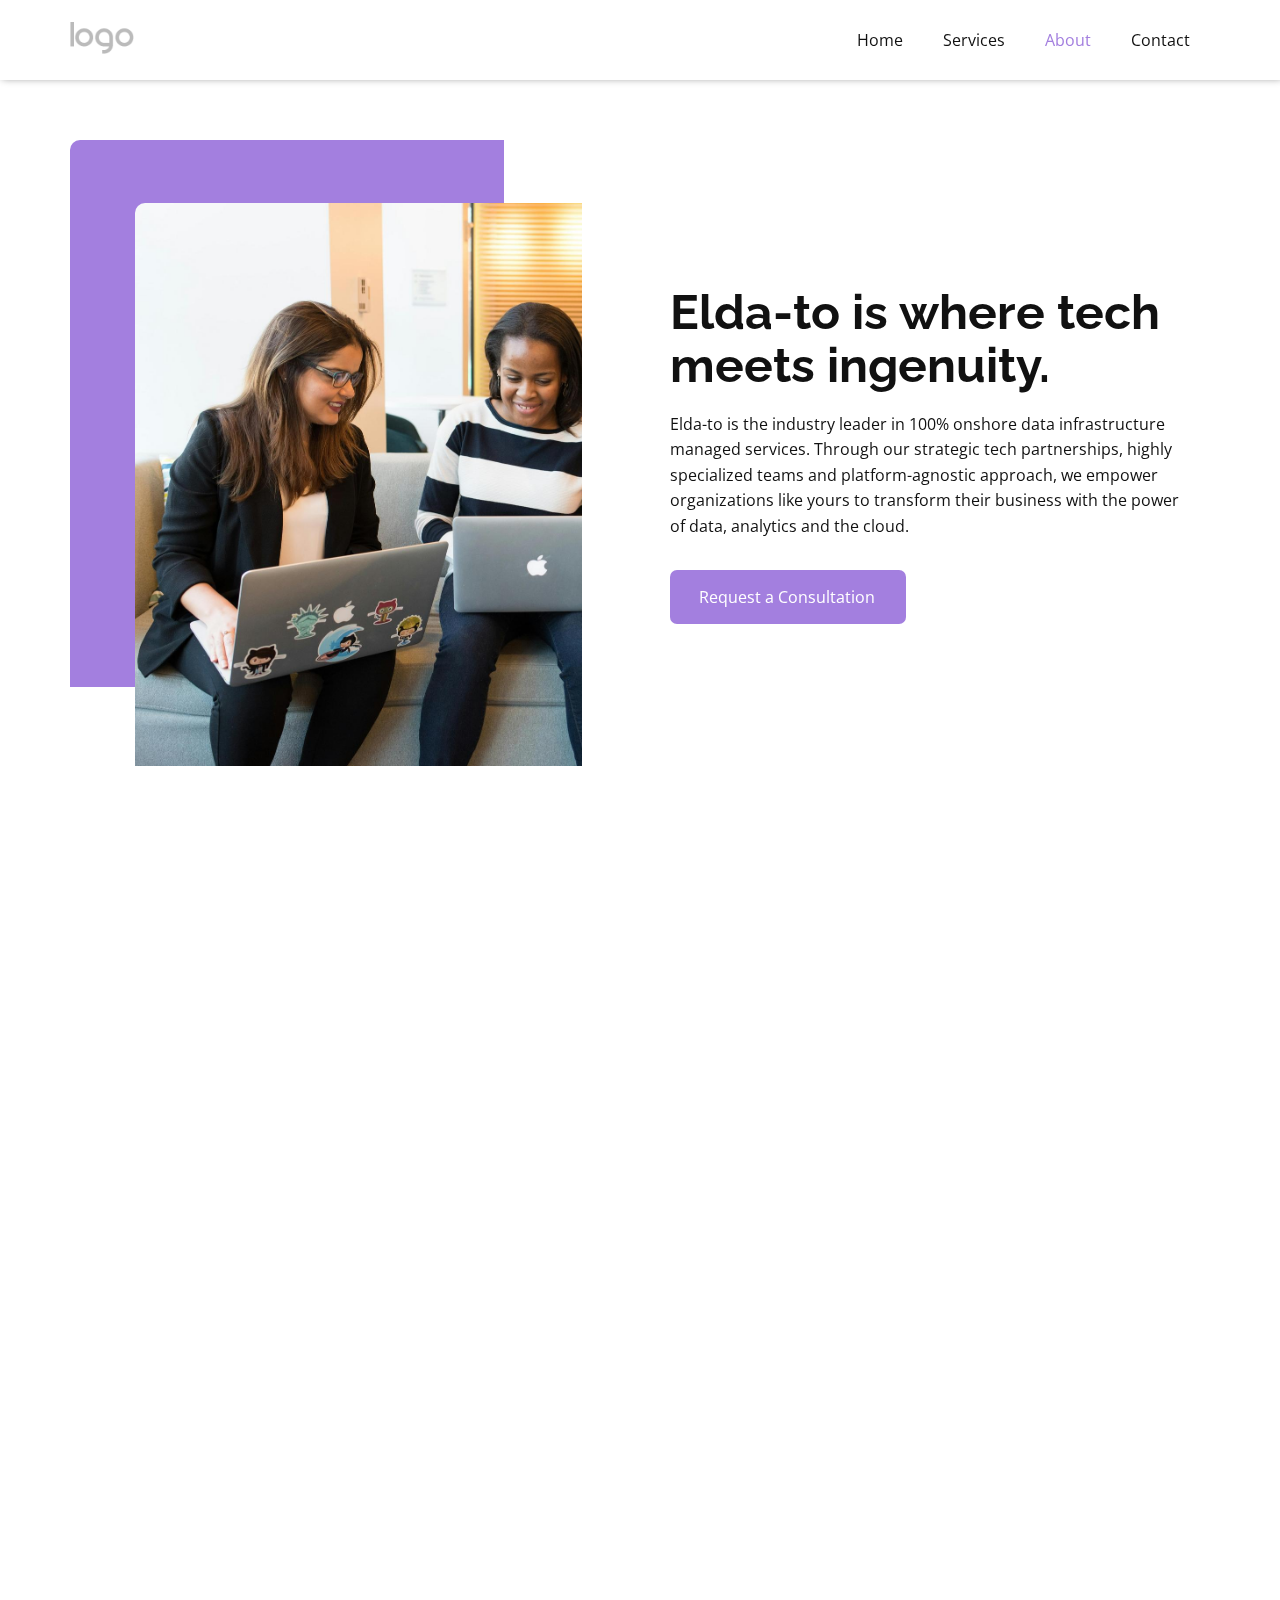
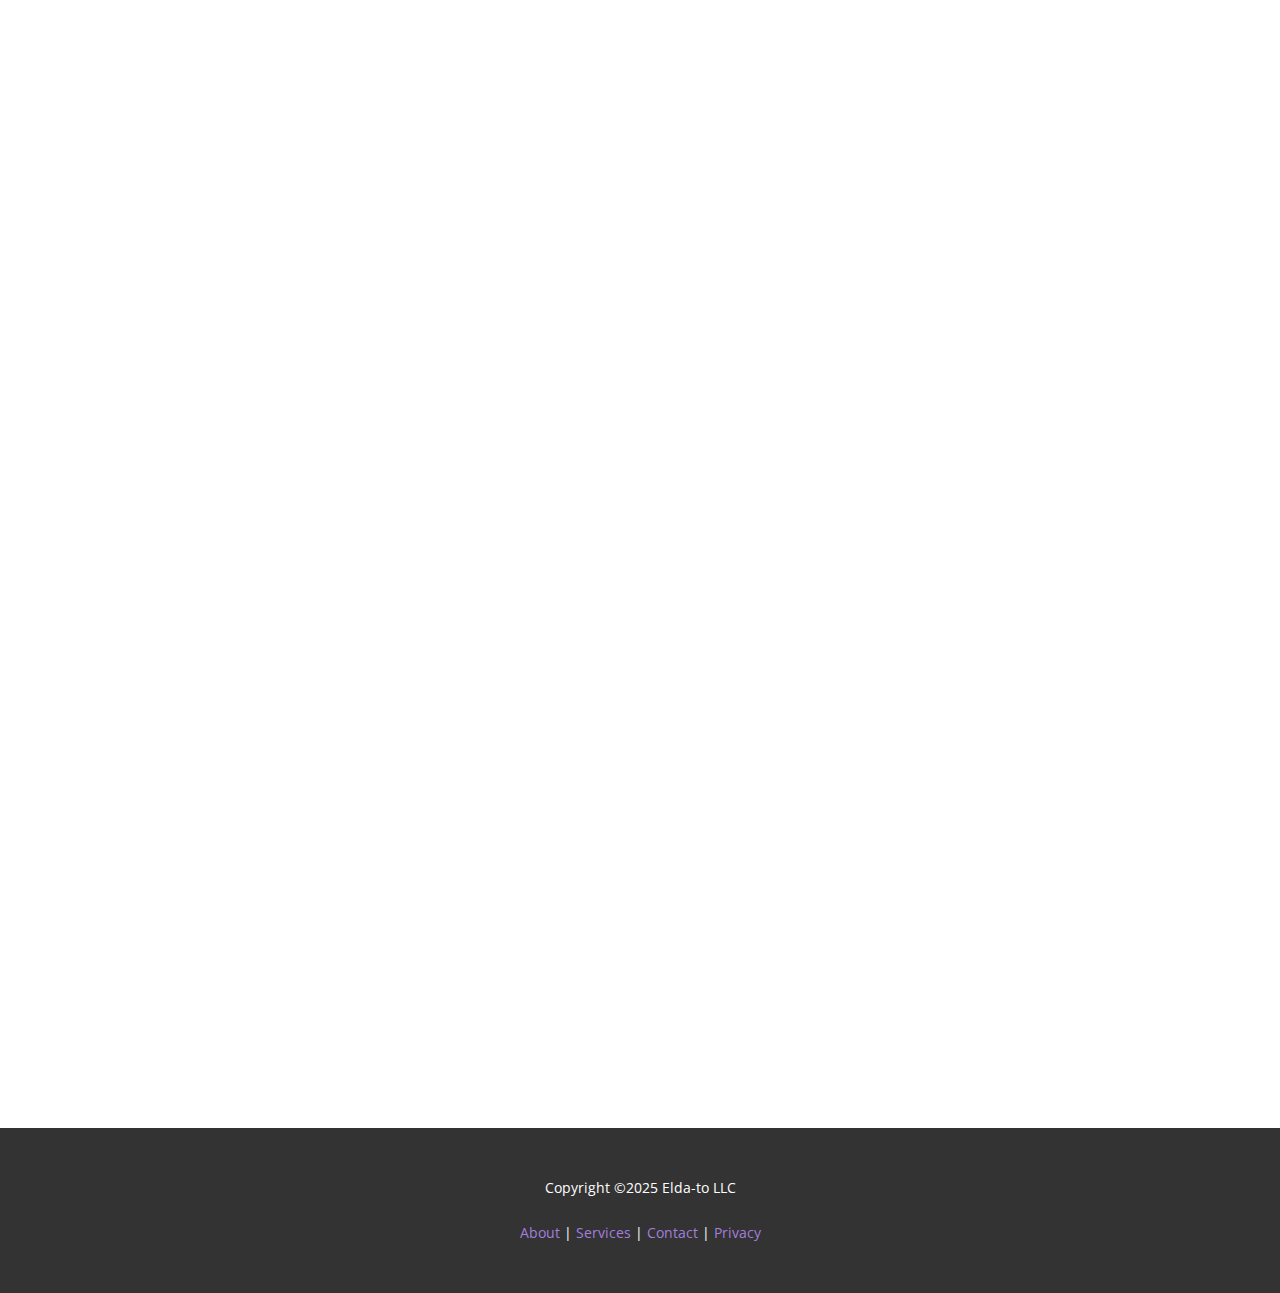
==== About.html @ 688929c7 "fix: footer and sitemap" ====
<!DOCTYPE html>
<html style="font-size: 16px;" lang="en"><head>
    <meta name="viewport" content="width=device-width, initial-scale=1.0">
    <meta charset="utf-8">
    <meta name="keywords" content="​Meet the Experts Behind Your Success, ​Top Reasons to Partner With Us, ​How can we help your business?, ​Why become our partner?, ​People are talking about us, Our Clients Say, ​&nbsp;&nbsp;Let&amp;apos;s talk">
    <meta name="description" content="">
    <title>About</title>
    <link rel="stylesheet" href="nicepage.css" media="screen">
<link rel="stylesheet" href="About.css" media="screen">
    <script class="u-script" type="text/javascript" src="jquery.js" defer=""></script>
    <script class="u-script" type="text/javascript" src="nicepage.js" defer=""></script>
    <meta name="generator" content="Nicepage 7.2.3, nicepage.com">
    
    
    
    
    
    <link id="u-theme-google-font" rel="stylesheet" href="https://fonts.googleapis.com/css?family=Raleway:100,100i,200,200i,300,300i,400,400i,500,500i,600,600i,700,700i,800,800i,900,900i|Open+Sans:300,300i,400,400i,500,500i,600,600i,700,700i,800,800i">
    <script type="application/ld+json">{
		"@context": "http://schema.org",
		"@type": "Organization",
		"name": "elda-to",
		"logo": "images/default-logo.png"
}</script>
    <meta name="theme-color" content="#a37fdf">
    <meta property="og:title" content="About">
    <meta property="og:description" content="">
    <meta property="og:type" content="website">
  <meta data-intl-tel-input-cdn-path="intlTelInput/"></head>
  <body data-path-to-root="./" data-include-products="false" class="u-body u-xl-mode" data-lang="en"><header class="u-box-shadow u-clearfix u-header u-sticky u-sticky-c739 u-white u-header" id="sec-5bce"><div class="u-clearfix u-sheet u-valign-middle u-sheet-1">
        <a href="#" class="u-image u-logo u-image-1">
          <img src="images/default-logo.png" class="u-logo-image u-logo-image-1">
        </a>
        <nav class="u-menu u-menu-dropdown u-offcanvas u-menu-1">
          <div class="menu-collapse" style="font-size: 1rem; letter-spacing: 0px;">
            <a class="u-button-style u-custom-left-right-menu-spacing u-custom-padding-bottom u-custom-top-bottom-menu-spacing u-hamburger-link u-nav-link u-text-active-palette-1-base u-text-hover-palette-2-base" href="#">
              <svg class="u-svg-link" viewBox="0 0 24 24"><use xlink:href="#menu-hamburger"></use></svg>
              <svg class="u-svg-content" version="1.1" id="menu-hamburger" viewBox="0 0 16 16" x="0px" y="0px" xmlns:xlink="http://www.w3.org/1999/xlink" xmlns="http://www.w3.org/2000/svg"><g><rect y="1" width="16" height="2"></rect><rect y="7" width="16" height="2"></rect><rect y="13" width="16" height="2"></rect>
</g></svg>
            </a>
          </div>
          <div class="u-custom-menu u-nav-container">
            <ul class="u-nav u-unstyled u-nav-1"><li class="u-nav-item"><a class="u-button-style u-nav-link u-text-active-palette-1-base u-text-hover-palette-2-base" href="./" style="padding: 10px 20px;">Home</a>
</li><li class="u-nav-item"><a class="u-button-style u-nav-link u-text-active-palette-1-base u-text-hover-palette-2-base" href="#" style="padding: 10px 20px;">Services</a><div class="u-nav-popup"><ul class="u-h-spacing-20 u-nav u-unstyled u-v-spacing-10"><li class="u-nav-item"><a class="u-button-style u-nav-link u-white" href="Application.html">Application</a>
</li><li class="u-nav-item"><a class="u-button-style u-nav-link u-white" href="Cloud.html">Cloud</a>
</li><li class="u-nav-item"><a class="u-button-style u-nav-link u-white" href="Cybersecurity.html">Cybersecuity</a>
</li><li class="u-nav-item"><a class="u-button-style u-nav-link u-white" href="Database.html">Database</a>
</li><li class="u-nav-item"><a class="u-button-style u-nav-link u-white" href="Data-Analytics.html">Data Analytics</a>
</li></ul>
</div>
</li><li class="u-nav-item"><a class="u-button-style u-nav-link u-text-active-palette-1-base u-text-hover-palette-2-base" href="About.html" style="padding: 10px 20px;">About</a>
</li><li class="u-nav-item"><a class="u-button-style u-nav-link u-text-active-palette-1-base u-text-hover-palette-2-base" href="Contact.html" style="padding: 10px 20px;">Contact</a>
</li></ul>
          </div>
          <div class="u-custom-menu u-nav-container-collapse">
            <div class="u-black u-container-style u-inner-container-layout u-opacity u-opacity-95 u-sidenav">
              <div class="u-inner-container-layout u-sidenav-overflow">
                <div class="u-menu-close"></div>
                <ul class="u-align-center u-nav u-popupmenu-items u-unstyled u-nav-3"><li class="u-nav-item"><a class="u-button-style u-nav-link" href="./">Home</a>
</li><li class="u-nav-item"><a class="u-button-style u-nav-link" href="#">Services</a><div class="u-nav-popup"><ul class="u-h-spacing-20 u-nav u-unstyled u-v-spacing-10"><li class="u-nav-item"><a class="u-button-style u-nav-link" href="Application.html">Application</a>
</li><li class="u-nav-item"><a class="u-button-style u-nav-link" href="Cloud.html">Cloud</a>
</li><li class="u-nav-item"><a class="u-button-style u-nav-link" href="Cybersecurity.html">Cybersecuity</a>
</li><li class="u-nav-item"><a class="u-button-style u-nav-link" href="Database.html">Database</a>
</li><li class="u-nav-item"><a class="u-button-style u-nav-link" href="Data-Analytics.html">Data Analytics</a>
</li></ul>
</div>
</li><li class="u-nav-item"><a class="u-button-style u-nav-link" href="About.html">About</a>
</li><li class="u-nav-item"><a class="u-button-style u-nav-link" href="Contact.html">Contact</a>
</li></ul>
              </div>
            </div>
            <div class="u-black u-menu-overlay u-opacity u-opacity-70"></div>
          </div>
        </nav>
      </div><style class="u-sticky-style" data-style-id="c739">.u-sticky-fixed.u-sticky-c739, .u-body.u-sticky-fixed .u-sticky-c739 {
box-shadow: 5px 5px 20px 0 rgba(0,0,0,0.4) !important
}</style></header>
    <section class="u-clearfix u-container-align-center u-section-1" id="sec-f0ff">
      <div class="u-clearfix u-sheet u-valign-middle u-sheet-1">
        <div class="data-layout-selected u-clearfix u-expanded-width u-layout-wrap u-layout-wrap-1">
          <div class="u-gutter-0 u-layout">
            <div class="u-layout-row">
              <div class="u-container-align-left-xl u-container-style u-layout-cell u-size-30-lg u-size-30-xl u-size-60-md u-size-60-sm u-size-60-xs u-layout-cell-1" data-animation-name="fadeIn" data-animation-duration="1000" data-animation-delay="0">
                <div class="u-container-layout u-valign-top-xl u-container-layout-1">
                  <div class="custom-expanded u-palette-1-base u-radius u-shape u-shape-round u-shape-1" data-animation-name="customAnimationIn" data-animation-duration="1500" data-animation-delay="500"></div>
                  <img class="u-image u-image-round u-radius u-image-1" src="images/pexels-divinetechygirl-1181233.jpg" alt="" data-image-width="6016" data-image-height="4016" data-animation-name="flipIn" data-animation-duration="1200" data-animation-delay="0" data-animation-direction="X">
                </div>
              </div>
              <div class="u-container-align-left u-container-style u-layout-cell u-size-30-lg u-size-30-xl u-size-60-md u-size-60-sm u-size-60-xs u-layout-cell-2" data-animation-name="customAnimationIn" data-animation-duration="1500" data-animation-delay="500">
                <div class="u-container-layout u-valign-middle u-container-layout-2">
                  <h2 class="u-align-left u-text u-text-default u-text-1">Elda-to is where tech meets ingenuity.</h2>
                  <p class="u-align-left u-text u-text-default u-text-2"> Elda-to is the industry leader in 100% onshore data infrastructure managed services. Through our strategic tech partnerships, highly specialized teams and platform-agnostic approach, we empower organizations like yours to transform their business with the power of data, analytics and the cloud.</p>
                  <a href="https://calendar.google.com/calendar/u/0/appointments/schedules/AcZssZ2BMW_ebBrDPEnl5n3oiZziXvGFj0LRBzxEQZTsjCmE_M-OWgymxc6LqCIRmCe96LgKfmeK87OT" class="u-align-left u-btn u-button-style u-radius u-btn-1" target="_blank"> Request a Consultation</a>
                </div>
              </div>
            </div>
          </div>
        </div>
      </div>
    </section>
    <section class="u-clearfix u-container-align-center u-section-2" id="carousel_9063">
      <div class="u-clearfix u-sheet u-sheet-1">
        <h2 class="u-align-center u-text u-text-default u-text-1" data-animation-name="customAnimationIn" data-animation-duration="1500" data-animation-delay="500"> Top Reasons to Work With Us</h2>
        <div class="u-align-left u-expanded-width u-layout-grid u-list u-list-1">
          <div class="u-repeater u-repeater-1">
            <div class="u-align-center u-container-align-center u-container-style u-list-item u-repeater-item u-shape-rectangle u-white u-list-item-1" data-animation-name="customAnimationIn" data-animation-duration="1500" data-animation-delay="500">
              <div class="u-container-layout u-similar-container u-container-layout-1">
                <h4 class="u-align-center u-text u-text-2"> Unrivaled Expertise</h4>
                <p class="u-align-center u-text u-text-3"> Elda-to employs experts with proven leadership, knowledge and industry experience.</p>
              </div>
            </div>
            <div class="u-align-center u-container-align-center u-container-style u-list-item u-repeater-item u-shape-rectangle u-video-cover u-white u-list-item-2" data-animation-name="customAnimationIn" data-animation-duration="1500" data-animation-delay="500">
              <div class="u-container-layout u-similar-container u-container-layout-2">
                <h4 class="u-align-center u-text u-text-4"> Extension of Team</h4>
                <p class="u-align-center u-text u-text-5"> We provide customers with dedicated experts who become true members of your team.</p>
              </div>
            </div>
            <div class="u-align-center u-container-align-center u-container-style u-list-item u-repeater-item u-shape-rectangle u-video-cover u-white u-list-item-3" data-animation-name="customAnimationIn" data-animation-duration="1500" data-animation-delay="500">
              <div class="u-container-layout u-similar-container u-container-layout-3">
                <h4 class="u-align-center u-text u-text-6"> Do More With Less</h4>
                <p class="u-align-center u-text u-text-7"> We work to optimize your systems, reduce costs, and drive business success - within budget.</p>
              </div>
            </div>
            <div class="u-align-center u-container-align-center u-container-style u-list-item u-repeater-item u-shape-rectangle u-video-cover u-white u-list-item-4" data-animation-name="customAnimationIn" data-animation-duration="1500" data-animation-delay="500">
              <div class="u-container-layout u-similar-container u-container-layout-4">
                <h4 class="u-align-center u-text u-text-8"> Onshore Support<br>
                </h4>
                <p class="u-align-center u-text u-text-9"> Our 100% onshore 24x7 support gives you the peace of mind to focus on growing your business.</p>
              </div>
            </div>
          </div>
        </div>
      </div>
      
      
      
    </section>
    <section class="u-clearfix u-container-align-center u-white u-section-3" id="carousel_8337">
      <div class="u-clearfix u-sheet u-valign-middle u-sheet-1">
        <div class="data-layout-selected u-clearfix u-expanded-width u-gutter-42 u-layout-wrap u-layout-wrap-1">
          <div class="u-layout">
            <div class="u-layout-row">
              <div class="u-size-30 u-size-60-md">
                <div class="u-layout-col">
                  <div class="u-align-left u-container-align-left u-container-style u-layout-cell u-size-40 u-layout-cell-1" data-animation-name="customAnimationIn" data-animation-duration="1500" data-animation-delay="500">
                    <div class="u-container-layout u-container-layout-1">
                      <h2 class="u-align-left u-text u-text-1" data-animation-name="fadeIn" data-animation-duration="1000" data-animation-direction="Down">Our Vision</h2>
                      <p class="u-align-left u-text u-text-2"> We founded Elda-to with the firm belief that technology plays a critical role in sustainably growing and scaling an organization. We know that skilled IT professionals are in short supply, and our goal is to fill this gap in the ecosystem by ensuring access to skilled professionals on a fractional and affordable basis.</p>
                    </div>
                  </div>
                  <div class="u-container-style u-layout-cell u-shape-rectangle u-size-20 u-layout-cell-2">
                    <div class="u-container-layout u-container-layout-2">
                      <div class="u-palette-1-base u-radius u-shape u-shape-round u-shape-1" data-animation-name="customAnimationIn" data-animation-duration="1500" data-animation-delay="500" data-animation-direction="Right"></div>
                      <img src="images/io.jpg" alt="" class="u-image u-image-round u-radius u-image-1" data-image-width="902" data-image-height="902" data-animation-name="customAnimationIn" data-animation-duration="1500" data-animation-direction="Up" data-animation-delay="500">
                    </div>
                  </div>
                </div>
              </div>
              <div class="u-size-30 u-size-60-md">
                <div class="u-layout-col">
                  <div class="u-container-style u-layout-cell u-size-20 u-layout-cell-3">
                    <div class="u-container-layout u-container-layout-3">
                      <div class="custom-expanded u-palette-1-base u-radius u-shape u-shape-round u-shape-2" data-animation-name="customAnimationIn" data-animation-duration="1500" data-animation-delay="250" data-animation-direction="Up"></div>
                      <img class="custom-expanded u-image u-image-round u-radius u-image-2" src="images/pexels-olly-3846638.jpg" data-image-width="7680" data-image-height="5120" data-animation-name="customAnimationIn" data-animation-duration="1500" data-animation-direction="Down" data-animation-delay="250">
                    </div>
                  </div>
                  <div class="u-align-left u-container-align-left u-container-style u-layout-cell u-size-40 u-layout-cell-4" data-animation-name="customAnimationIn" data-animation-duration="1500" data-animation-delay="500">
                    <div class="u-container-layout u-valign-middle u-container-layout-4">
                      <h2 class="u-align-left u-text u-text-3" data-animation-name="fadeIn" data-animation-duration="1000" data-animation-direction="Down">Our Mission</h2>
                      <p class="u-align-left u-text u-text-4"> Ut enim ad minim veniam, quis nostrud exercitation ullamco laboris nisi ut aliquip ex ea commodo consequat. Duis aute irure dolor in reprehenderit in voluptate velit esse cillum dolore eu fugiat nulla pariatur. Images from <a href="https://www.freepik.com/" class="u-active-none u-border-1 u-border-active-palette-1-base u-border-hover-palette-1-base u-border-no-left u-border-no-right u-border-no-top u-border-palette-1-base u-btn u-button-link u-button-style u-hover-none u-none u-text-body-color u-btn-1" target="_blank" data-animation-name="" data-animation-duration="0" data-animation-delay="0" data-animation-direction="">Freepik</a>
                      </p>
                      <a href="./#sec-e104" data-page-id="727101543" class="u-align-left u-btn u-button-style u-radius u-btn-2">Our Services </a>
                    </div>
                  </div>
                </div>
              </div>
            </div>
          </div>
        </div>
      </div>
    </section>
    
    
    
    <footer class="u-align-center u-clearfix u-container-align-center u-footer u-grey-80 u-footer" id="sec-553b"><div class="u-clearfix u-sheet u-sheet-1">
        <p class="u-small-text u-text u-text-variant u-text-1">Copyright ​©2025 <a href="./" data-page-id="727101543" class="u-active-none u-border-none u-btn u-button-link u-button-style u-hover-none u-none u-text-white u-btn-1">Elda-to LLC</a>
          <br>
          <br>
          <a href="About.html" data-page-id="8295660" class="u-active-none u-border-none u-btn u-button-link u-button-style u-hover-none u-none u-text-palette-1-base u-btn-2">About </a>| <a href="./#sec-e104" data-page-id="727101543" class="u-active-none u-border-none u-btn u-button-link u-button-style u-hover-none u-none u-text-palette-1-base u-btn-3">Services</a> | <a href="Contact.html" data-page-id="219253761" class="u-active-none u-border-none u-btn u-button-link u-button-style u-hover-none u-none u-text-palette-1-base u-btn-4">Contact</a> |&nbsp;<a href="Privacy-Policy.html" data-page-id="17024920" class="u-active-none u-border-none u-btn u-button-link u-button-style u-hover-none u-none u-text-palette-1-base u-btn-5">Privacy</a>
        </p>
      </div></footer>
  
</body></html>
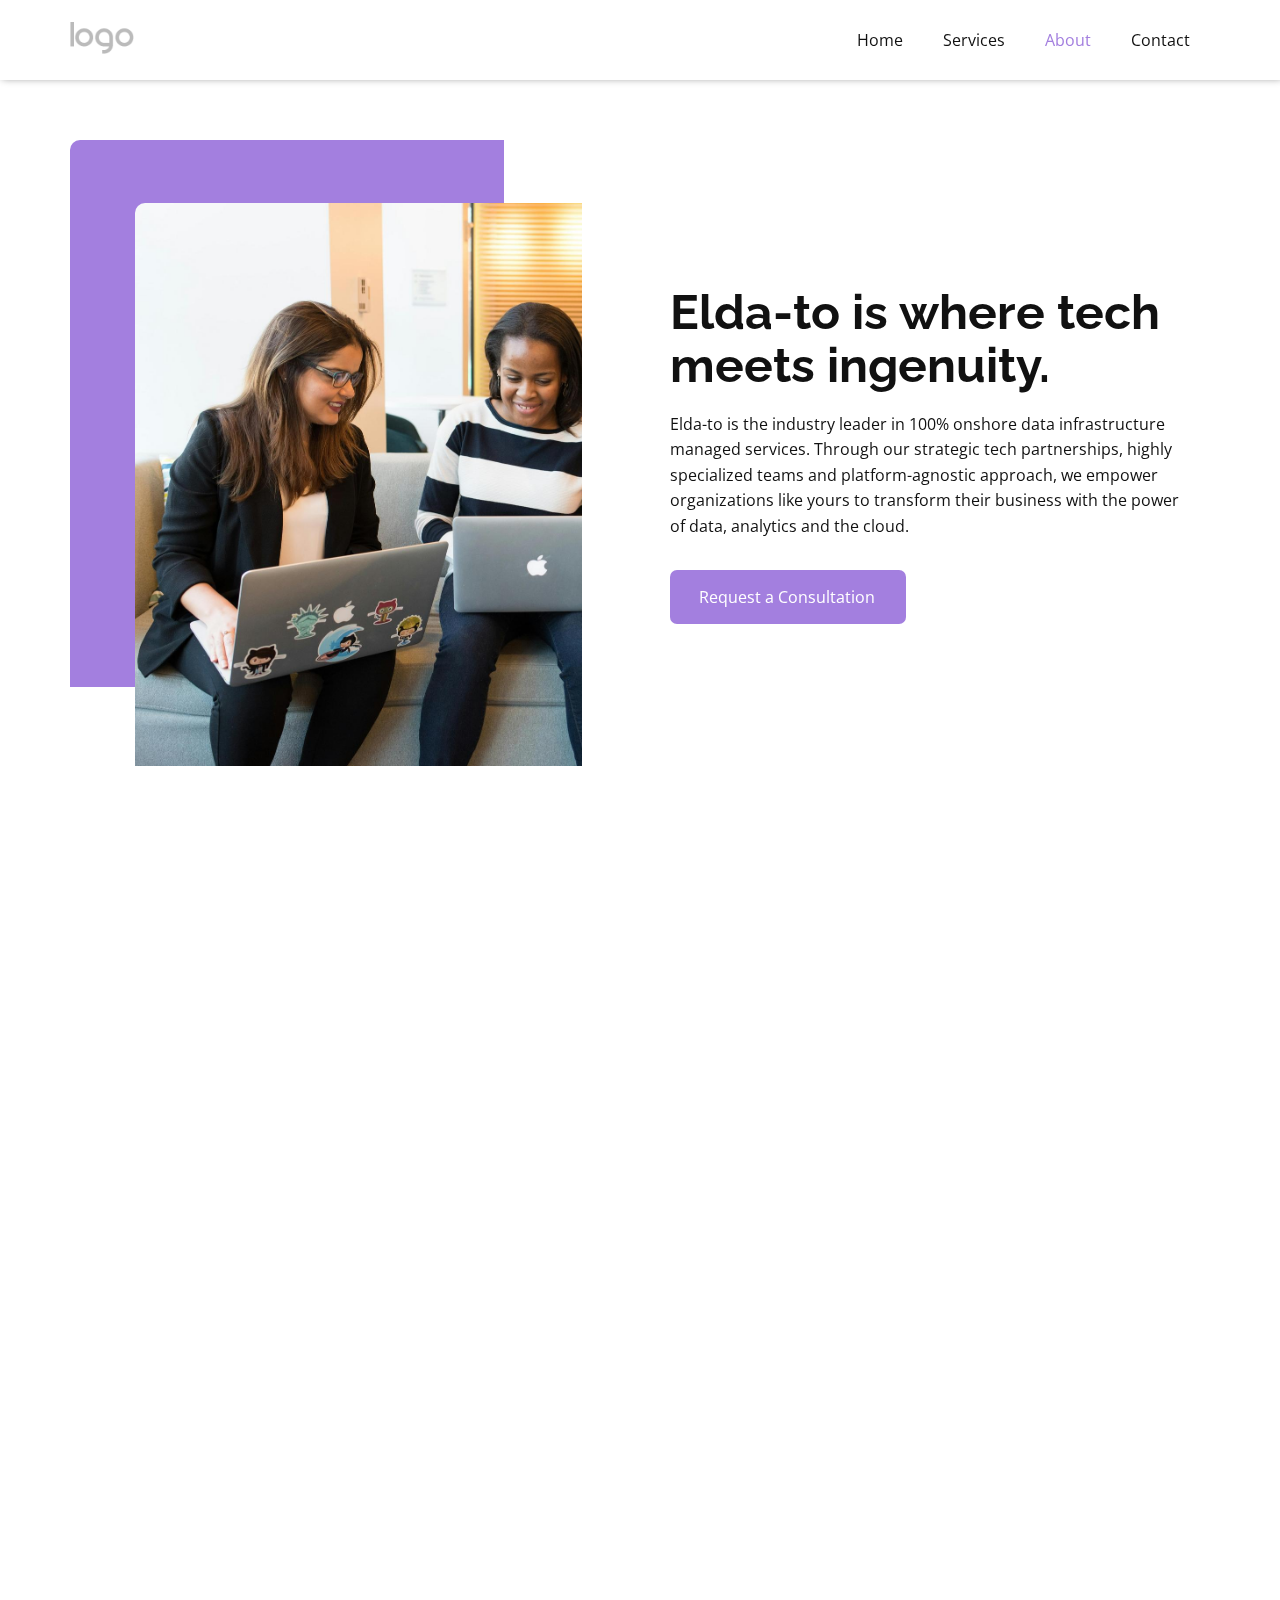
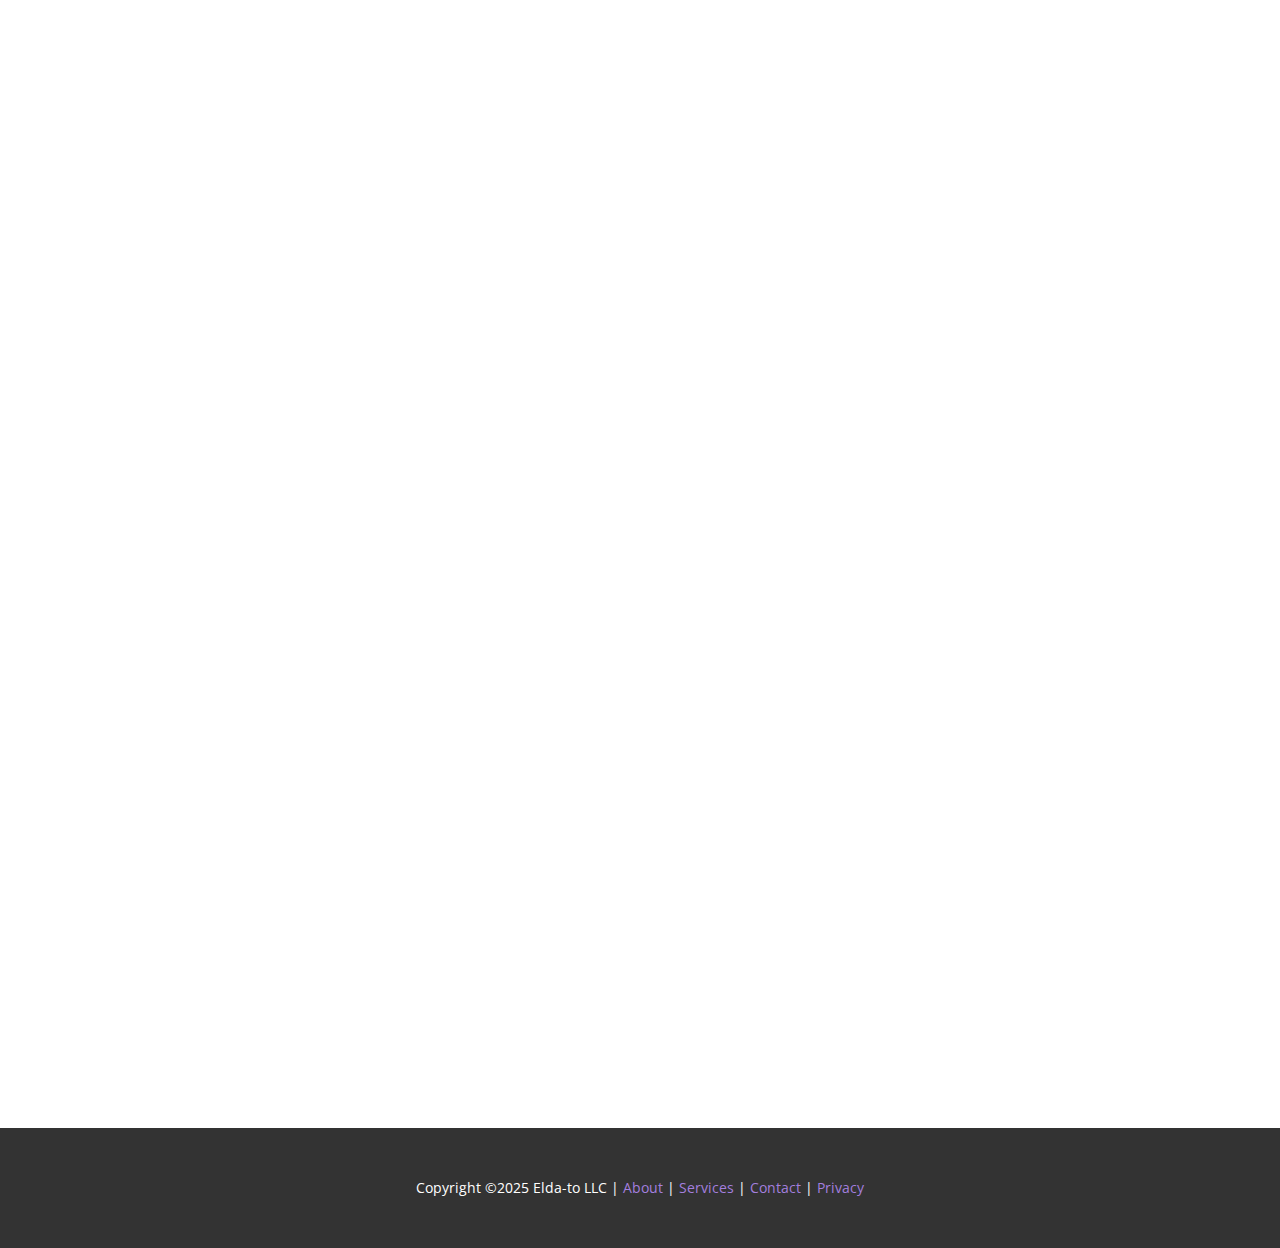
==== commit 9736e0f0: "fix: footer and sitemap" ====
--- a/About.html
+++ b/About.html
@@ -182,11 +182,8 @@
     
     
     
-    <footer class="u-align-center u-clearfix u-container-align-center u-footer u-grey-80 u-footer" id="sec-553b"><div class="u-clearfix u-sheet u-sheet-1">
-        <p class="u-small-text u-text u-text-variant u-text-1">Copyright ​©2025 <a href="./" data-page-id="727101543" class="u-active-none u-border-none u-btn u-button-link u-button-style u-hover-none u-none u-text-white u-btn-1">Elda-to LLC</a>
-          <br>
-          <br>
-          <a href="About.html" data-page-id="8295660" class="u-active-none u-border-none u-btn u-button-link u-button-style u-hover-none u-none u-text-palette-1-base u-btn-2">About </a>| <a href="./#sec-e104" data-page-id="727101543" class="u-active-none u-border-none u-btn u-button-link u-button-style u-hover-none u-none u-text-palette-1-base u-btn-3">Services</a> | <a href="Contact.html" data-page-id="219253761" class="u-active-none u-border-none u-btn u-button-link u-button-style u-hover-none u-none u-text-palette-1-base u-btn-4">Contact</a> |&nbsp;<a href="Privacy-Policy.html" data-page-id="17024920" class="u-active-none u-border-none u-btn u-button-link u-button-style u-hover-none u-none u-text-palette-1-base u-btn-5">Privacy</a>
+    <footer class="u-align-center u-clearfix u-footer u-grey-80 u-footer" id="sec-553b"><div class="u-clearfix u-sheet u-sheet-1">
+        <p class="u-align-center u-small-text u-text u-text-variant u-text-1">Copyright ​©2025 <a href="./" data-page-id="727101543" class="u-active-none u-border-none u-btn u-button-link u-button-style u-hover-none u-none u-text-white u-btn-1">Elda-to LLC</a>&nbsp;|&nbsp;<a href="About.html" data-page-id="8295660" class="u-active-none u-border-none u-btn u-button-link u-button-style u-hover-none u-none u-text-palette-1-base u-btn-2">About </a>| <a href="./#sec-e104" data-page-id="727101543" class="u-active-none u-border-none u-btn u-button-link u-button-style u-hover-none u-none u-text-palette-1-base u-btn-3">Services</a> | <a href="Contact.html" data-page-id="219253761" class="u-active-none u-border-none u-btn u-button-link u-button-style u-hover-none u-none u-text-palette-1-base u-btn-4">Contact</a> |&nbsp;<a href="Privacy-Policy.html" data-page-id="17024920" class="u-active-none u-border-none u-btn u-button-link u-button-style u-hover-none u-none u-text-palette-1-base u-btn-5">Privacy</a>
         </p>
       </div></footer>
   
--- a/nicepage.css
+++ b/nicepage.css
@@ -44122,7 +44122,7 @@
 }
 
 .u-footer .u-text-1 {
-  width: 417px;
+  width: 503px;
   margin: 49px auto;
 }
 
@@ -44155,6 +44155,10 @@
   .u-footer .u-sheet-1 {
     min-height: 99px;
   }
+
+  .u-footer .u-text-1 {
+    width: 503px;
+  }
 }
 @media (max-width: 991px) {
   .u-footer .u-sheet-1 {
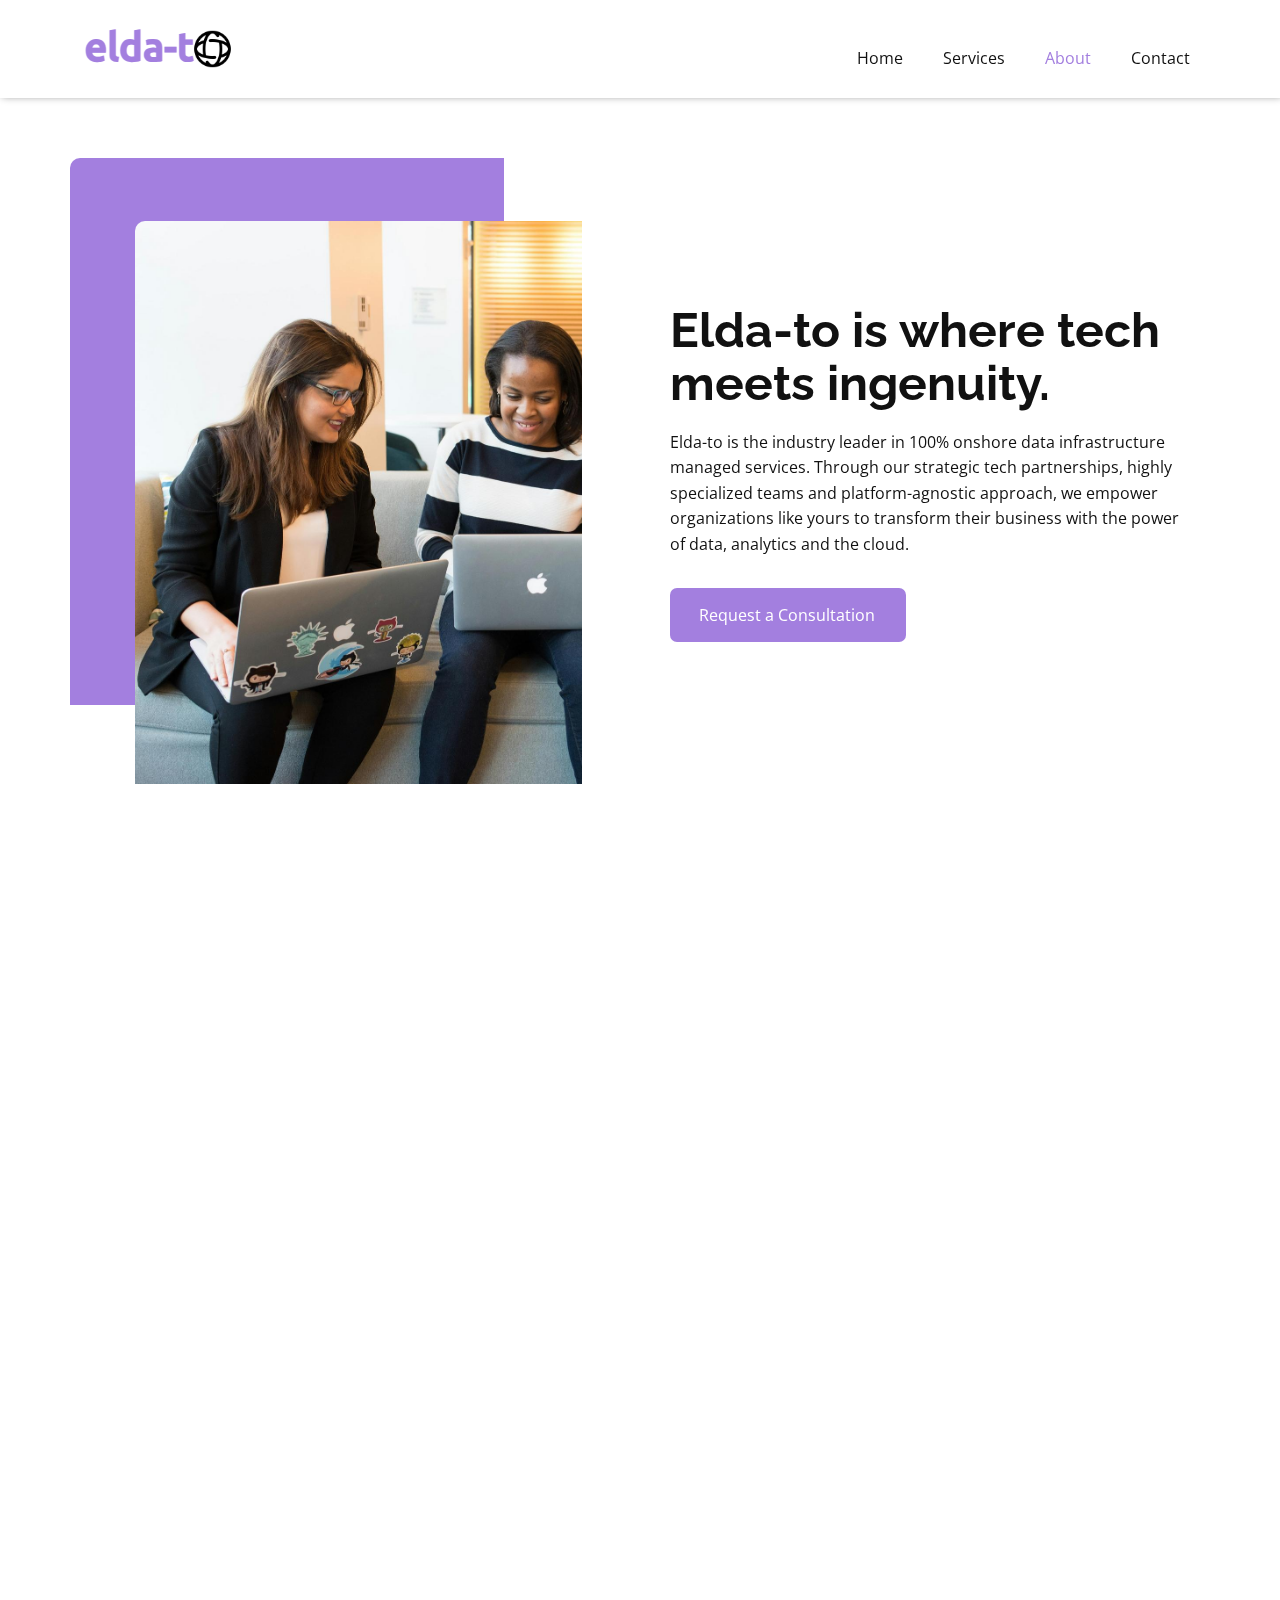
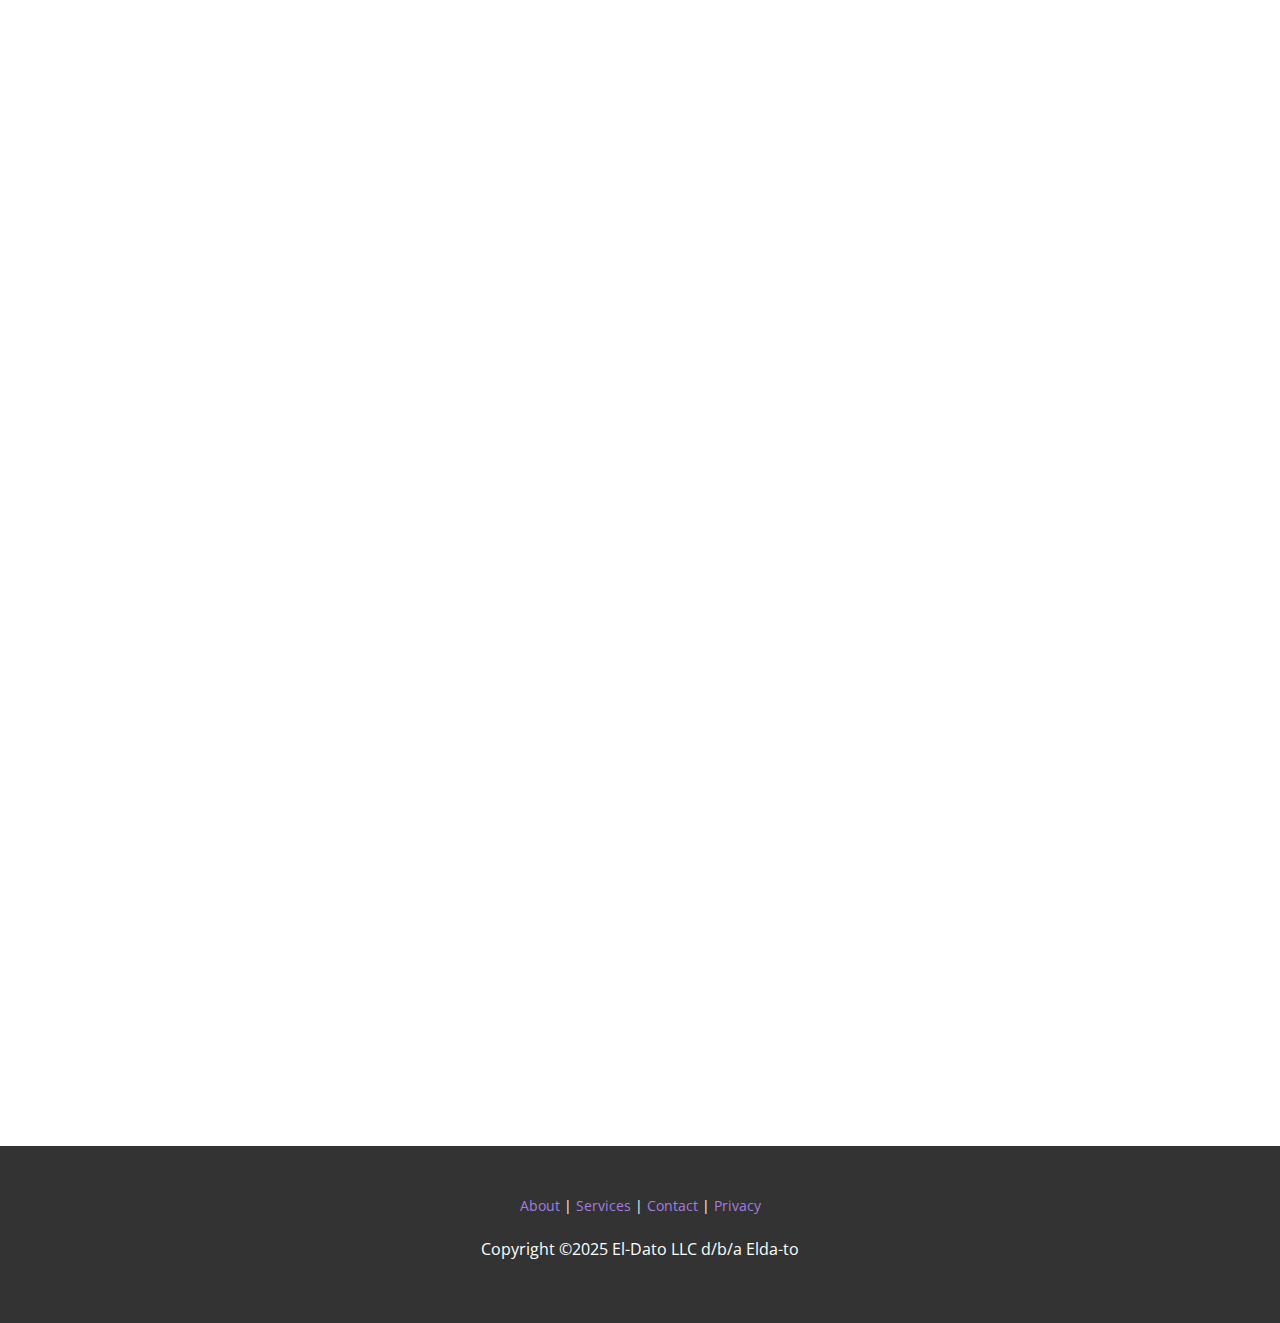
==== commit fc3090ba: "alpha-2025.01.27" ====
--- a/About.html
+++ b/About.html
@@ -1,9 +1,9 @@
 <!DOCTYPE html>
-<html style="font-size: 16px;" lang="en"><head>
+<html style="font-size: 16px;" lang="en-US"><head>
     <meta name="viewport" content="width=device-width, initial-scale=1.0">
     <meta charset="utf-8">
     <meta name="keywords" content="​Meet the Experts Behind Your Success, ​Top Reasons to Partner With Us, ​How can we help your business?, ​Why become our partner?, ​People are talking about us, Our Clients Say, ​&nbsp;&nbsp;Let&amp;apos;s talk">
-    <meta name="description" content="">
+    <meta name="description" content="​Elda-to is the industry leader in 100% onshore data infrastructure managed services. Through our strategic technology partnerships, highly specialized teams and platform-agnostic approach, we empower companies to transform their business with the power of data, analytics and the cloud.">
     <title>About</title>
     <link rel="stylesheet" href="nicepage.css" media="screen">
 <link rel="stylesheet" href="About.css" media="screen">
@@ -20,16 +20,16 @@
 		"@context": "http://schema.org",
 		"@type": "Organization",
 		"name": "elda-to",
-		"logo": "images/default-logo.png"
+		"logo": "images/logo.png"
 }</script>
     <meta name="theme-color" content="#a37fdf">
     <meta property="og:title" content="About">
-    <meta property="og:description" content="">
+    <meta property="og:description" content="​Elda-to is the industry leader in 100% onshore data infrastructure managed services. Through our strategic technology partnerships, highly specialized teams and platform-agnostic approach, we empower companies to transform their business with the power of data, analytics and the cloud.">
     <meta property="og:type" content="website">
   <meta data-intl-tel-input-cdn-path="intlTelInput/"></head>
   <body data-path-to-root="./" data-include-products="false" class="u-body u-xl-mode" data-lang="en"><header class="u-box-shadow u-clearfix u-header u-sticky u-sticky-c739 u-white u-header" id="sec-5bce"><div class="u-clearfix u-sheet u-valign-middle u-sheet-1">
-        <a href="#" class="u-image u-logo u-image-1">
-          <img src="images/default-logo.png" class="u-logo-image u-logo-image-1">
+        <a href="#" class="u-image u-logo u-image-1" data-image-width="165" data-image-height="50">
+          <img src="images/logo.png" class="u-logo-image u-logo-image-1">
         </a>
         <nav class="u-menu u-menu-dropdown u-offcanvas u-menu-1">
           <div class="menu-collapse" style="font-size: 1rem; letter-spacing: 0px;">
@@ -145,7 +145,7 @@
                   <div class="u-align-left u-container-align-left u-container-style u-layout-cell u-size-40 u-layout-cell-1" data-animation-name="customAnimationIn" data-animation-duration="1500" data-animation-delay="500">
                     <div class="u-container-layout u-container-layout-1">
                       <h2 class="u-align-left u-text u-text-1" data-animation-name="fadeIn" data-animation-duration="1000" data-animation-direction="Down">Our Vision</h2>
-                      <p class="u-align-left u-text u-text-2"> We founded Elda-to with the firm belief that technology plays a critical role in sustainably growing and scaling an organization. We know that skilled IT professionals are in short supply, and our goal is to fill this gap in the ecosystem by ensuring access to skilled professionals on a fractional and affordable basis.</p>
+                      <p class="u-align-left u-text u-text-2"> To be the catalyst for business growth through ethical and sustainable technology solutions.</p>
                     </div>
                   </div>
                   <div class="u-container-style u-layout-cell u-shape-rectangle u-size-20 u-layout-cell-2">
@@ -167,9 +167,8 @@
                   <div class="u-align-left u-container-align-left u-container-style u-layout-cell u-size-40 u-layout-cell-4" data-animation-name="customAnimationIn" data-animation-duration="1500" data-animation-delay="500">
                     <div class="u-container-layout u-valign-middle u-container-layout-4">
                       <h2 class="u-align-left u-text u-text-3" data-animation-name="fadeIn" data-animation-duration="1000" data-animation-direction="Down">Our Mission</h2>
-                      <p class="u-align-left u-text u-text-4"> Ut enim ad minim veniam, quis nostrud exercitation ullamco laboris nisi ut aliquip ex ea commodo consequat. Duis aute irure dolor in reprehenderit in voluptate velit esse cillum dolore eu fugiat nulla pariatur. Images from <a href="https://www.freepik.com/" class="u-active-none u-border-1 u-border-active-palette-1-base u-border-hover-palette-1-base u-border-no-left u-border-no-right u-border-no-top u-border-palette-1-base u-btn u-button-link u-button-style u-hover-none u-none u-text-body-color u-btn-1" target="_blank" data-animation-name="" data-animation-duration="0" data-animation-delay="0" data-animation-direction="">Freepik</a>
-                      </p>
-                      <a href="./#sec-e104" data-page-id="727101543" class="u-align-left u-btn u-button-style u-radius u-btn-2">Our Services </a>
+                      <p class="u-align-left u-text u-text-4"> We founded El-Dato with the firm belief that Managed IT Services plays a critical role in sustainably growing and scaling an organization. We know that capable tech professionals are in short supply, and our goal is to fill this gap in the ecosystem by ensuring access to skilled professionals on a fractional and affordable basis.&nbsp;</p>
+                      <a href="./#sec-e104" data-page-id="727101543" class="u-align-left u-btn u-button-style u-radius u-btn-1">Our Services </a>
                     </div>
                   </div>
                 </div>
@@ -182,9 +181,12 @@
     
     
     
-    <footer class="u-align-center u-clearfix u-footer u-grey-80 u-footer" id="sec-553b"><div class="u-clearfix u-sheet u-sheet-1">
-        <p class="u-align-center u-small-text u-text u-text-variant u-text-1">Copyright ​©2025 <a href="./" data-page-id="727101543" class="u-active-none u-border-none u-btn u-button-link u-button-style u-hover-none u-none u-text-white u-btn-1">Elda-to LLC</a>&nbsp;|&nbsp;<a href="About.html" data-page-id="8295660" class="u-active-none u-border-none u-btn u-button-link u-button-style u-hover-none u-none u-text-palette-1-base u-btn-2">About </a>| <a href="./#sec-e104" data-page-id="727101543" class="u-active-none u-border-none u-btn u-button-link u-button-style u-hover-none u-none u-text-palette-1-base u-btn-3">Services</a> | <a href="Contact.html" data-page-id="219253761" class="u-active-none u-border-none u-btn u-button-link u-button-style u-hover-none u-none u-text-palette-1-base u-btn-4">Contact</a> |&nbsp;<a href="Privacy-Policy.html" data-page-id="17024920" class="u-active-none u-border-none u-btn u-button-link u-button-style u-hover-none u-none u-text-palette-1-base u-btn-5">Privacy</a>
+    <footer class="u-align-center u-clearfix u-container-align-center u-footer u-grey-80 u-footer" id="sec-553b"><div class="u-clearfix u-sheet u-sheet-1">
+        <p class="u-align-center u-small-text u-text u-text-variant u-text-1">
+          <a href="About.html" data-page-id="8295660" class="u-active-none u-border-none u-btn u-button-link u-button-style u-hover-none u-none u-text-palette-1-base u-btn-1">About </a>| <a href="./#sec-e104" data-page-id="727101543" class="u-active-none u-border-none u-btn u-button-link u-button-style u-hover-none u-none u-text-palette-1-base u-btn-2">Services</a> | <a href="Contact.html" data-page-id="219253761" class="u-active-none u-border-none u-btn u-button-link u-button-style u-hover-none u-none u-text-palette-1-base u-btn-3">Contact</a> |&nbsp;<a href="Privacy-Policy.html" data-page-id="17024920" class="u-active-none u-border-none u-btn u-button-link u-button-style u-hover-none u-none u-text-palette-1-base u-btn-4">Privacy</a>
+          <br>
         </p>
+        <p class="u-align-center u-text u-text-2"> Copyright ​©2025 El-Dato LLC d/b/a Elda-to</p>
       </div></footer>
   
 </body></html>--- a/nicepage.css
+++ b/nicepage.css
@@ -44072,8 +44072,8 @@
 }
 
 .u-header .u-image-1 {
-  width: 64px;
-  height: 32px;
+  width: 165px;
+  height: 50px;
   margin: 22px auto 0 0;
 }
 
@@ -44123,12 +44123,11 @@
 
 .u-footer .u-text-1 {
   width: 503px;
-  margin: 49px auto;
+  margin: 49px auto 0;
 }
 
 .u-footer .u-btn-1 {
   background-image: none;
-  color: rgba(0, 0, 0, 0);
   padding: 0;
 }
 
@@ -44147,35 +44146,29 @@
   padding: 0;
 }
 
-.u-footer .u-btn-5 {
-  background-image: none;
-  padding: 0;
+.u-footer .u-text-2 {
+  width: 503px;
+  margin-left: auto;
+  margin-right: auto;
+  margin-bottom: 60px;
 }
 @media (max-width: 1199px) {
-  .u-footer .u-sheet-1 {
-    min-height: 99px;
-  }
-
   .u-footer .u-text-1 {
     width: 503px;
   }
-}
-@media (max-width: 991px) {
-  .u-footer .u-sheet-1 {
-    min-height: 76px;
-  }
-}
-@media (max-width: 767px) {
-  .u-footer .u-sheet-1 {
-    min-height: 57px;
-  }
-}
+
+  .u-footer .u-text-2 {
+    width: 503px;
+  }
+}
+
+
 @media (max-width: 575px) {
-  .u-footer .u-sheet-1 {
-    min-height: 36px;
+  .u-footer .u-text-1 {
+    width: 340px;
   }
 
-  .u-footer .u-text-1 {
+  .u-footer .u-text-2 {
     width: 340px;
   }
 }
--- a/About.css
+++ b/About.css
@@ -536,11 +536,6 @@
 }
 
 .u-section-3 .u-btn-1 {
-  border-style: solid;
-  padding: 0;
-}
-
-.u-section-3 .u-btn-2 {
   --radius: 7px;
   margin: 30px auto 0 0;
   padding: 16px 31px 16px 29px;
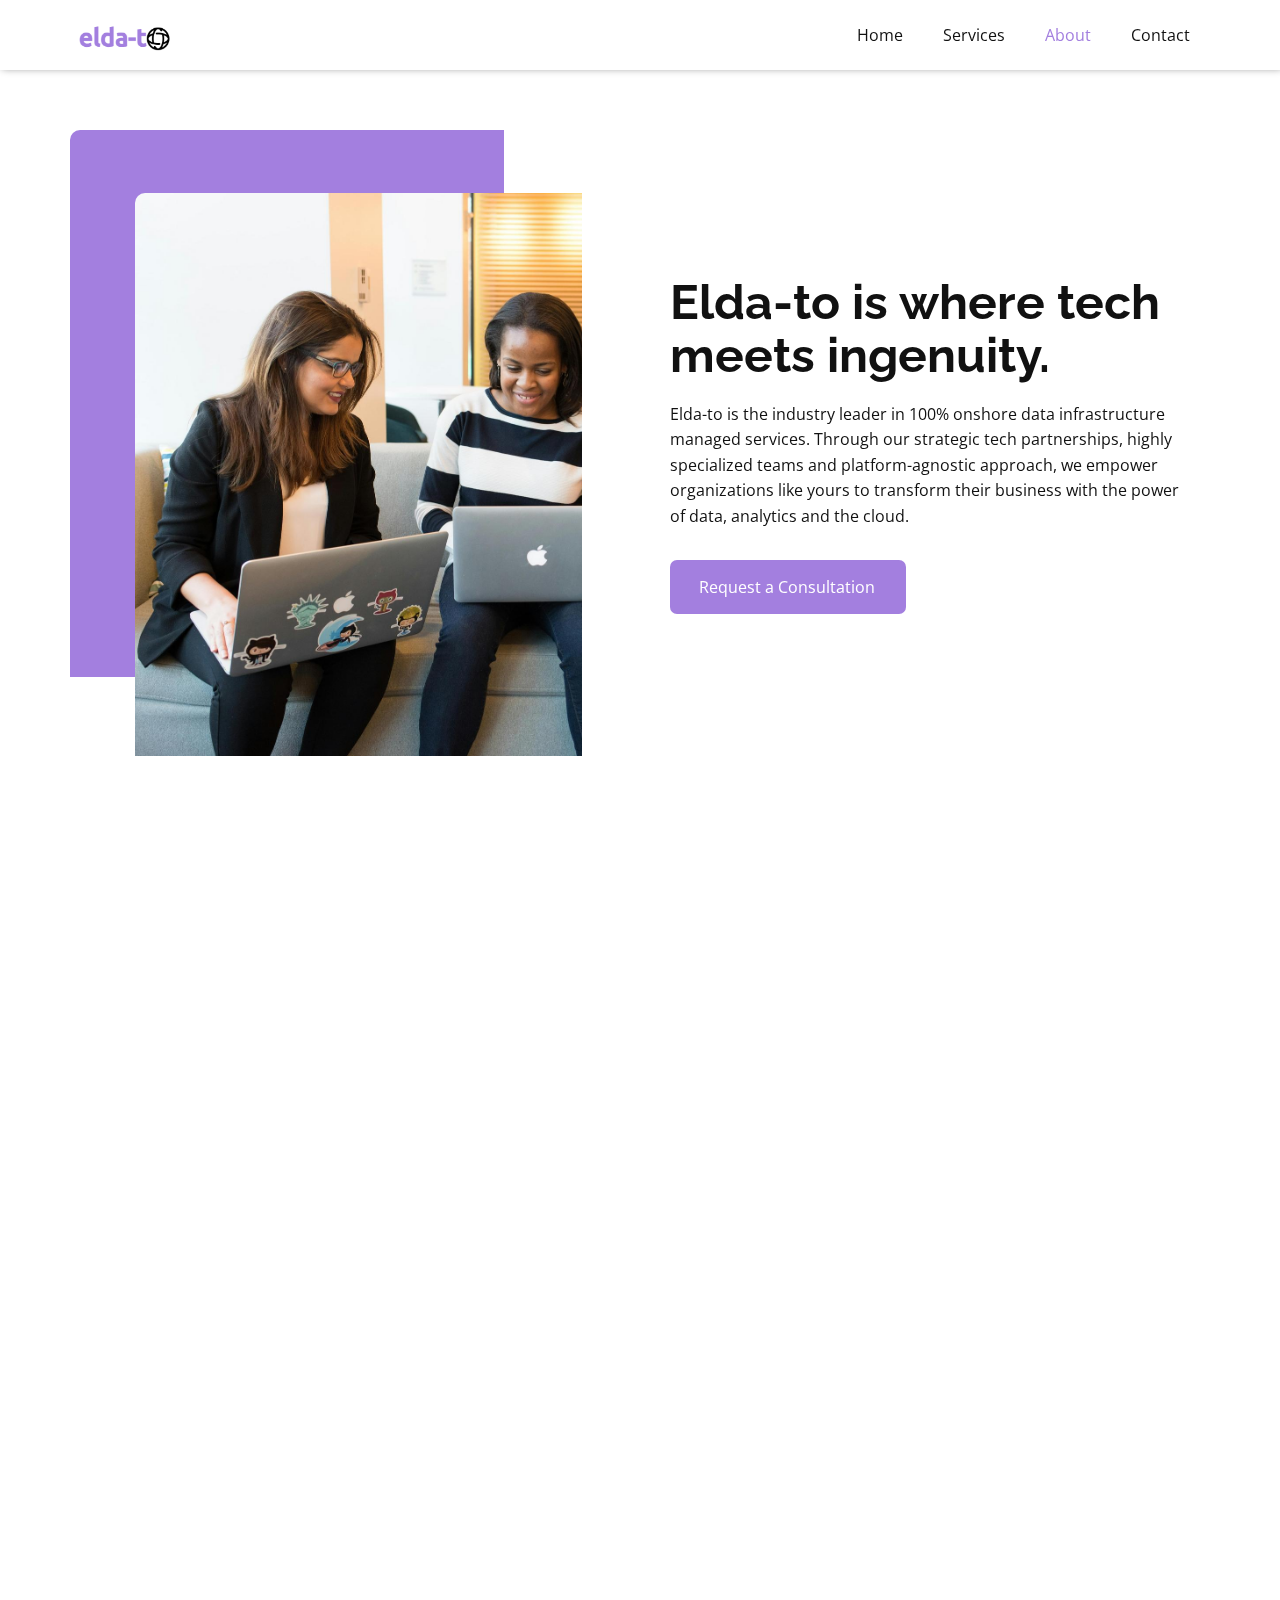
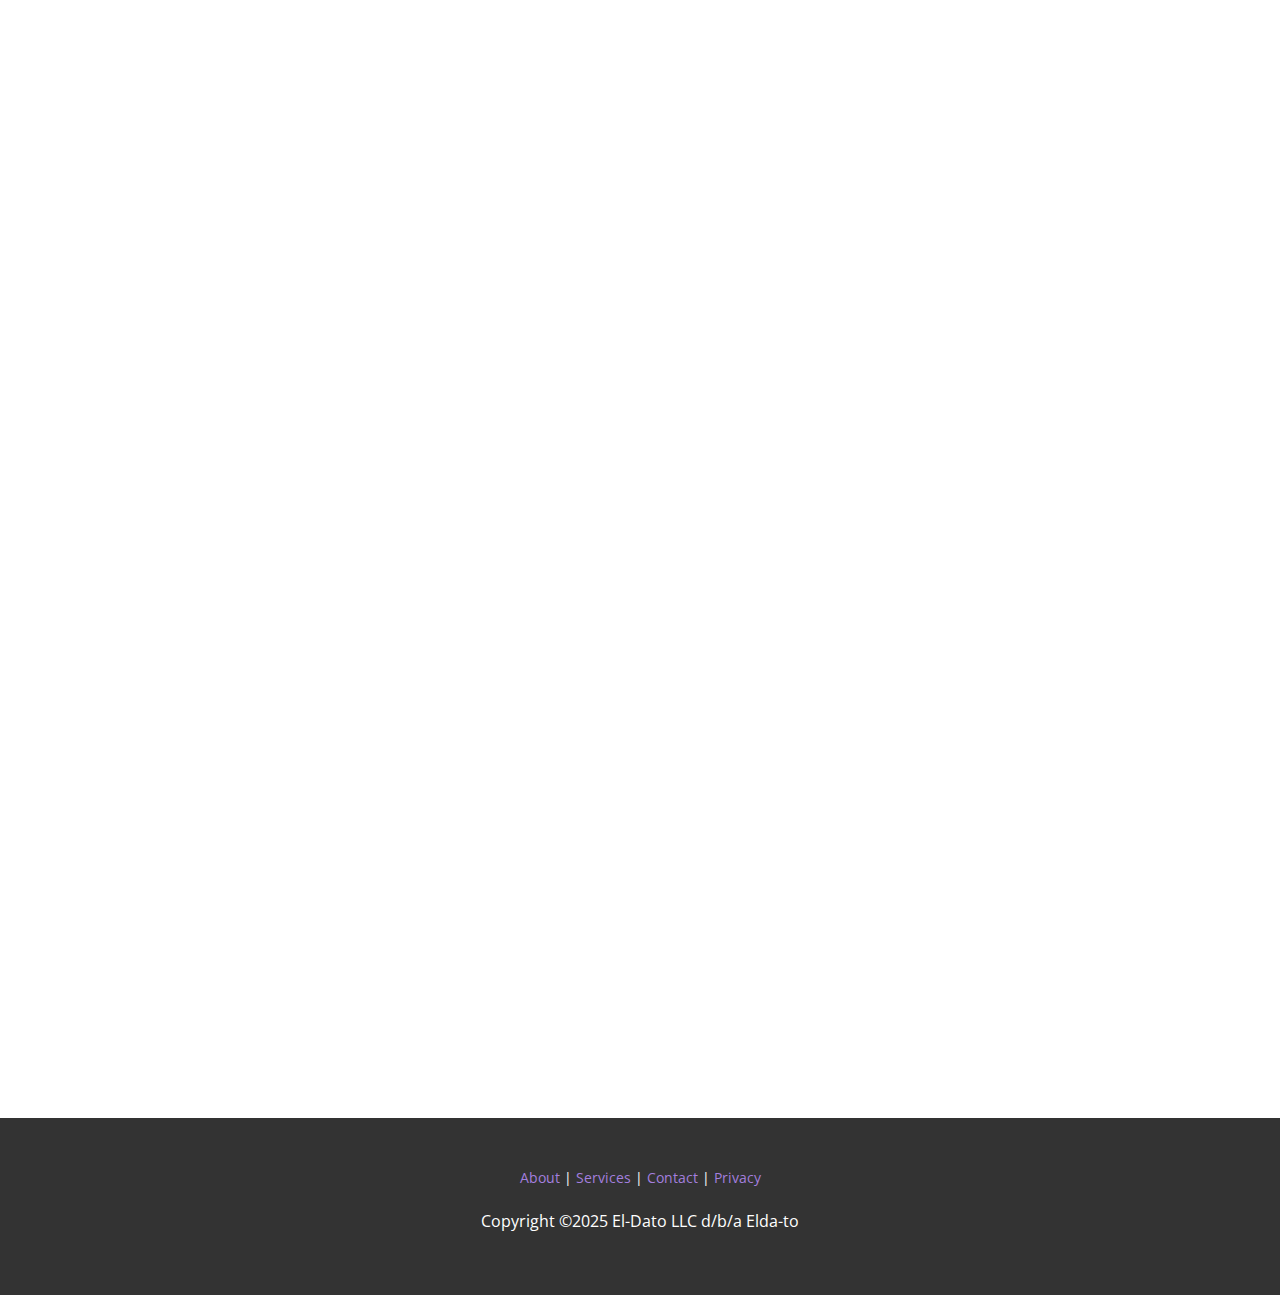
==== commit e33582f2: "fix: submenu drop shadow" ====
--- a/About.html
+++ b/About.html
@@ -10,6 +10,7 @@
     <script class="u-script" type="text/javascript" src="jquery.js" defer=""></script>
     <script class="u-script" type="text/javascript" src="nicepage.js" defer=""></script>
     <meta name="generator" content="Nicepage 7.2.3, nicepage.com">
+    <link rel="icon" href="images/favicon.ico">
     
     
     
@@ -41,7 +42,7 @@
           </div>
           <div class="u-custom-menu u-nav-container">
             <ul class="u-nav u-unstyled u-nav-1"><li class="u-nav-item"><a class="u-button-style u-nav-link u-text-active-palette-1-base u-text-hover-palette-2-base" href="./" style="padding: 10px 20px;">Home</a>
-</li><li class="u-nav-item"><a class="u-button-style u-nav-link u-text-active-palette-1-base u-text-hover-palette-2-base" href="#" style="padding: 10px 20px;">Services</a><div class="u-nav-popup"><ul class="u-h-spacing-20 u-nav u-unstyled u-v-spacing-10"><li class="u-nav-item"><a class="u-button-style u-nav-link u-white" href="Application.html">Application</a>
+</li><li class="u-nav-item"><a class="u-button-style u-nav-link u-text-active-palette-1-base u-text-hover-palette-2-base" href="#" style="padding: 10px 20px;">Services</a><div class="u-nav-popup"><ul class="u-h-spacing-20 u-nav u-unstyled u-v-spacing-10 u-nav-2"><li class="u-nav-item"><a class="u-button-style u-nav-link u-white" href="Application.html">Application</a>
 </li><li class="u-nav-item"><a class="u-button-style u-nav-link u-white" href="Cloud.html">Cloud</a>
 </li><li class="u-nav-item"><a class="u-button-style u-nav-link u-white" href="Cybersecurity.html">Cybersecuity</a>
 </li><li class="u-nav-item"><a class="u-button-style u-nav-link u-white" href="Database.html">Database</a>
@@ -57,7 +58,7 @@
               <div class="u-inner-container-layout u-sidenav-overflow">
                 <div class="u-menu-close"></div>
                 <ul class="u-align-center u-nav u-popupmenu-items u-unstyled u-nav-3"><li class="u-nav-item"><a class="u-button-style u-nav-link" href="./">Home</a>
-</li><li class="u-nav-item"><a class="u-button-style u-nav-link" href="#">Services</a><div class="u-nav-popup"><ul class="u-h-spacing-20 u-nav u-unstyled u-v-spacing-10"><li class="u-nav-item"><a class="u-button-style u-nav-link" href="Application.html">Application</a>
+</li><li class="u-nav-item"><a class="u-button-style u-nav-link" href="#">Services</a><div class="u-nav-popup"><ul class="u-h-spacing-20 u-nav u-unstyled u-v-spacing-10 u-nav-4"><li class="u-nav-item"><a class="u-button-style u-nav-link" href="Application.html">Application</a>
 </li><li class="u-nav-item"><a class="u-button-style u-nav-link" href="Cloud.html">Cloud</a>
 </li><li class="u-nav-item"><a class="u-button-style u-nav-link" href="Cybersecurity.html">Cybersecuity</a>
 </li><li class="u-nav-item"><a class="u-button-style u-nav-link" href="Database.html">Database</a>
--- a/nicepage.css
+++ b/nicepage.css
@@ -44068,13 +44068,13 @@
 }
 
 .u-header .u-sheet-1 {
-  min-height: 80px;
+  min-height: 70px;
 }
 
 .u-header .u-image-1 {
-  width: 165px;
-  height: 50px;
-  margin: 22px auto 0 0;
+  width: 102px;
+  height: 31px;
+  margin: 17px auto 0 0;
 }
 
 .u-header .u-logo-image-1 {
@@ -44083,15 +44083,23 @@
 }
 
 .u-header .u-menu-1 {
-  margin: -32px 0 22px auto;
+  margin: -36px 0 12px auto;
 }
 
 .u-header .u-nav-1 {
   font-size: 1rem;
 }
 
+.u-header .u-nav-2 {
+  box-shadow: 2px -2px 8px 0px rgba(128,128,128,1);
+}
+
 .u-header .u-nav-3 {
   font-size: 1.25rem;
+}
+
+.u-header .u-nav-4 {
+  box-shadow: 2px -2px 8px 0px rgba(128,128,128,1);
 }
 @media (max-width: 1199px) {
   .u-header .u-menu-1 {
@@ -44104,15 +44112,7 @@
 }
 
 
-@media (max-width: 575px) {
-  .u-header .u-image-1 {
-    margin-top: 24px;
-  }
 
-  .u-header .u-menu-1 {
-    margin-bottom: 24px;
-  }
-}
  .u-footer {
   background-image: none;
 }
